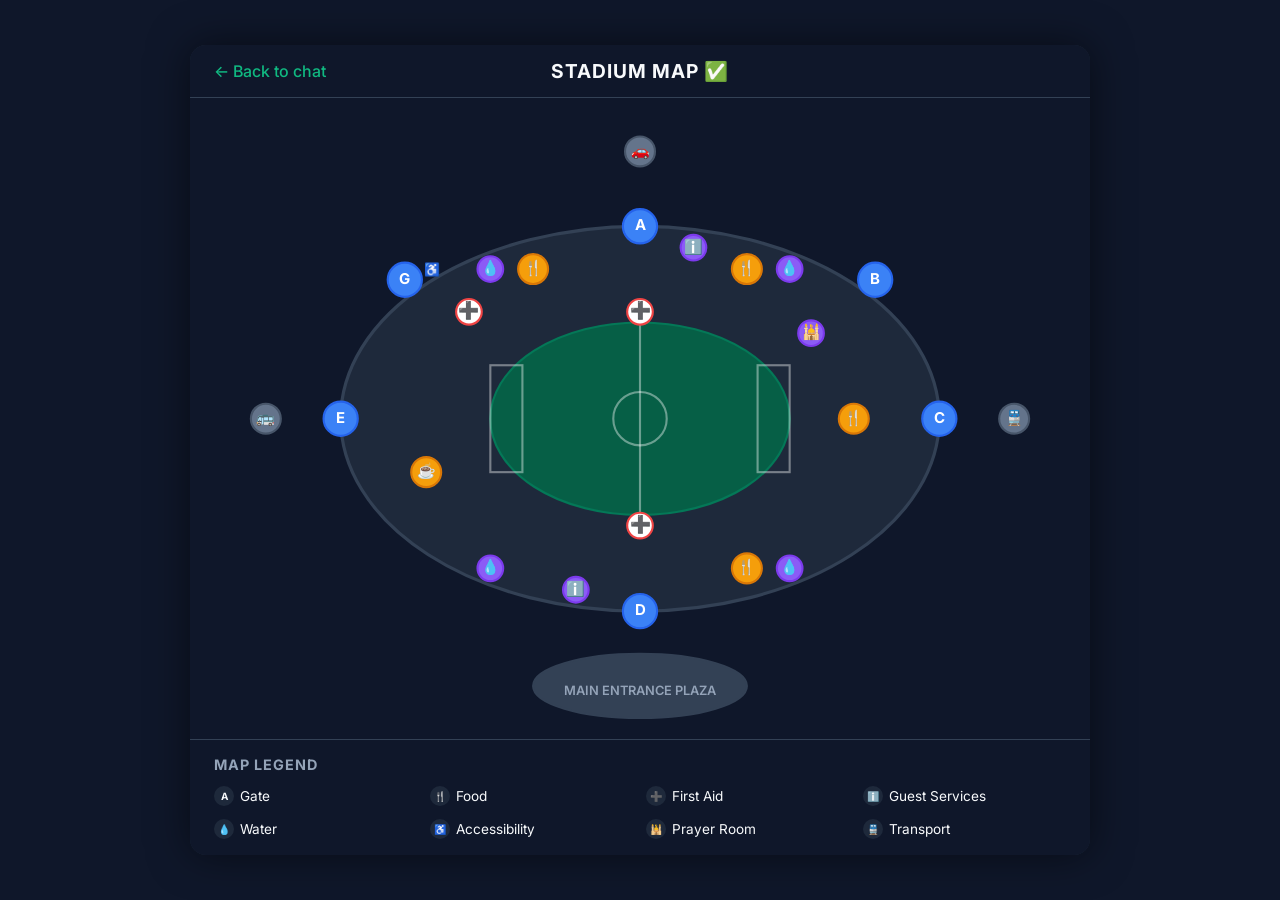
==== map.html @ e83be79b "Add Vercel serverless proxy, cleanup for deployment" ====
<!DOCTYPE html>
<html lang="en">
<head>
    <meta charset="UTF-8">
    <meta name="viewport" content="width=device-width, initial-scale=1.0">
    <title>Stadium Map - StadiumMate</title>
    <link rel="stylesheet" href="map.css">
    <link href="https://fonts.googleapis.com/css2?family=Inter:wght@300;400;500;600;700;800&display=swap" rel="stylesheet">
</head>
<body>
    <div class="map-container">
        <header>
            <a href="index.html" class="back-link">← Back to chat</a>
            <h1>STADIUM MAP ✅</h1>
        </header>

        <main class="map-area">
            <svg id="stadiumMap" viewBox="0 0 800 600" xmlns="http://www.w3.org/2000/svg">
                <!-- Defs for filters and markers -->
                <defs>
                    <marker id="arrowhead" markerWidth="10" markerHeight="7" refX="9" refY="3.5" orient="auto">
                        <polygon points="0 0, 10 3.5, 0 7" fill="var(--accent-green)" />
                    </marker>
                </defs>

                <!-- Background Elements -->
                <rect width="100%" height="100%" fill="transparent"/>
                
                <!-- Main Entrance Plaza Area -->
                <g id="plaza" class="marker" data-name="Main Entrance Plaza" transform="translate(400, 550)">
                    <ellipse cx="0" cy="0" rx="100" ry="30" class="plaza-area" />
                    <text x="0" y="5" class="plaza-text">MAIN ENTRANCE PLAZA</text>
                </g>

                <!-- Concourse -->
                <ellipse cx="400" cy="300" rx="280" ry="180" class="concourse" />
                
                <!-- Pitch -->
                <ellipse cx="400" cy="300" rx="140" ry="90" class="pitch" />
                <!-- Pitch Markings -->
                <line x1="400" y1="210" x2="400" y2="390" class="pitch-line" />
                <circle cx="400" cy="300" r="25" class="pitch-line" fill="none" />
                <rect x="260" y="250" width="30" height="100" class="pitch-line" fill="none" />
                <rect x="510" y="250" width="30" height="100" class="pitch-line" fill="none" />

                <!-- Route Path -->
                <path id="routeLine" class="route-line" d="" marker-end="url(#arrowhead)"/>

                <!-- Map Markers Group -->
                <g id="markersLayer">
                    <!-- Gates -->
                    <g id="gate-a" class="marker" data-name="Gate A" transform="translate(400, 120)">
                        <circle r="16" class="gate-bg" />
                        <text class="icon">A</text>
                    </g>
                    <g id="gate-b" class="marker" data-name="Gate B" transform="translate(620, 170)">
                        <circle r="16" class="gate-bg" />
                        <text class="icon">B</text>
                    </g>
                    <g id="gate-c" class="marker" data-name="Gate C" transform="translate(680, 300)">
                        <circle r="16" class="gate-bg" />
                        <text class="icon">C</text>
                    </g>
                    <g id="gate-d" class="marker" data-name="Gate D" transform="translate(400, 480)">
                        <circle r="16" class="gate-bg" />
                        <text class="icon">D</text>
                    </g>
                    <g id="gate-e" class="marker" data-name="Gate E" transform="translate(120, 300)">
                        <circle r="16" class="gate-bg" />
                        <text class="icon">E</text>
                    </g>
                    <g id="gate-g" class="marker" data-name="Gate G" transform="translate(180, 170)">
                        <circle r="16" class="gate-bg" />
                        <text class="icon">G</text>
                        <text x="18" y="-5" class="wheelchair">♿</text>
                    </g>

                    <!-- Outside Bowl -->
                    <g id="rail-station" class="marker" data-name="Rail Station" transform="translate(750, 300)">
                        <circle r="14" class="outside-bg" />
                        <text class="icon">🚆</text>
                    </g>
                    <g id="bus-plaza" class="marker" data-name="Bus Plaza" transform="translate(50, 300)">
                        <circle r="14" class="outside-bg" />
                        <text class="icon">🚌</text>
                    </g>
                    <g id="rideshare-zone" class="marker" data-name="Lot K (Rideshare)" transform="translate(400, 50)">
                        <circle r="14" class="outside-bg" />
                        <text class="icon">🚗</text>
                    </g>

                    <!-- Food Courts -->
                    <g id="food-world" class="marker" data-name="Food World" transform="translate(300, 160)">
                        <circle r="14" class="food-bg" />
                        <text class="icon">🍴</text>
                    </g>
                    <g id="food-latin" class="marker" data-name="Food Latin" transform="translate(500, 160)">
                        <circle r="14" class="food-bg" />
                        <text class="icon">🍴</text>
                    </g>
                    <g id="food-global" class="marker" data-name="Food Global" transform="translate(600, 300)">
                        <circle r="14" class="food-bg" />
                        <text class="icon">🍴</text>
                    </g>
                    <g id="food-pizza" class="marker" data-name="Food Pizza" transform="translate(500, 440)">
                        <circle r="14" class="food-bg" />
                        <text class="icon">🍴</text>
                    </g>
                    <g id="food-cafe" class="marker" data-name="Cafe" transform="translate(200, 350)">
                        <circle r="14" class="food-bg" />
                        <text class="icon">☕</text>
                    </g>

                    <!-- First Aid -->
                    <g id="first-aid-north" class="marker" data-name="First Aid" transform="translate(400, 200)">
                        <circle r="12" class="medical-bg" />
                        <text class="icon red-cross">➕</text>
                    </g>
                    <g id="first-aid-south" class="marker" data-name="First Aid" transform="translate(400, 400)">
                        <circle r="12" class="medical-bg" />
                        <text class="icon red-cross">➕</text>
                    </g>
                    <g id="first-aid-upper" class="marker" data-name="First Aid" transform="translate(240, 200)">
                        <circle r="12" class="medical-bg" />
                        <text class="icon red-cross">➕</text>
                    </g>

                    <!-- Facilities -->
                    <g id="prayer-room" class="marker" data-name="Prayer Room" transform="translate(560, 220)">
                        <circle r="12" class="facility-bg" />
                        <text class="icon">🕌</text>
                    </g>
                    
                    <g id="guest-services" class="marker" data-name="Guest Services" transform="translate(340, 460)">
                        <circle r="12" class="facility-bg" />
                        <text class="icon">ℹ️</text>
                    </g>
                    
                    <g id="guest-services-a" class="marker" data-name="Guest Services" transform="translate(450, 140)">
                        <circle r="12" class="facility-bg" />
                        <text class="icon">ℹ️</text>
                    </g>

                    <!-- Water Fountains -->
                    <g id="water-1" class="marker" data-name="Water Fountain" transform="translate(260, 160)">
                        <circle r="12" class="facility-bg" />
                        <text class="icon droplet">💧</text>
                    </g>
                    <g id="water-2" class="marker" data-name="Water Fountain" transform="translate(540, 160)">
                        <circle r="12" class="facility-bg" />
                        <text class="icon droplet">💧</text>
                    </g>
                    <g id="water-3" class="marker" data-name="Water Fountain" transform="translate(260, 440)">
                        <circle r="12" class="facility-bg" />
                        <text class="icon droplet">💧</text>
                    </g>
                    <g id="water-4" class="marker" data-name="Water Fountain" transform="translate(540, 440)">
                        <circle r="12" class="facility-bg" />
                        <text class="icon droplet">💧</text>
                    </g>
                </g>

                <!-- Origin Indicator -->
                <g id="originMarker" class="origin-marker" style="display: none;">
                    <circle r="10" class="origin-dot" />
                    <circle r="10" class="origin-pulse" />
                    <rect x="-45" y="-35" width="90" height="22" rx="4" class="tooltip-bg" />
                    <text x="0" y="-20" class="tooltip-text" style="font-size: 11px;">You are here</text>
                </g>

                <!-- Dynamic Tooltip Anchor -->
                <g id="tooltipGroup" style="display: none; transition: transform 0.3s ease;">
                    <rect x="-60" y="-45" width="120" height="26" rx="4" class="tooltip-bg" />
                    <text x="0" y="-28" class="tooltip-text">📍 You're heading here</text>
                    <polygon points="-5,-19 5,-19 0,-14" class="tooltip-arrow" />
                </g>
            </svg>
        </main>

        <aside class="legend">
            <h3>Map Legend</h3>
            <div class="legend-grid">
                <div class="legend-item"><span class="legend-icon">A</span> Gate</div>
                <div class="legend-item"><span class="legend-icon">🍴</span> Food</div>
                <div class="legend-item"><span class="legend-icon">➕</span> First Aid</div>
                <div class="legend-item"><span class="legend-icon">ℹ️</span> Guest Services</div>
                <div class="legend-item"><span class="legend-icon">💧</span> Water</div>
                <div class="legend-item"><span class="legend-icon">♿</span> Accessibility</div>
                <div class="legend-item"><span class="legend-icon">🕌</span> Prayer Room</div>
                <div class="legend-item"><span class="legend-icon">🚆</span> Transport</div>
            </div>
        </aside>
    </div>
    <script src="map.js"></script>
    <div id="hoverTooltip" class="hover-tooltip"></div>
</body>
</html>
---- map.css ----
:root {
    --bg-dark: #0f172a;
    --bg-panel: #1e293b;
    --accent-green: #10b981;
    --accent-green-hover: #059669;
    --text-primary: #f8fafc;
    --text-secondary: #94a3b8;
    --border-color: #334155;

    --pitch-green: #065f46;
    --concourse-bg: #1e293b;
    --plaza-bg: #334155;
}

* {
    box-sizing: border-box;
    margin: 0;
    padding: 0;
}

body {
    font-family: 'Inter', sans-serif;
    background-color: var(--bg-dark);
    color: var(--text-primary);
    height: 100vh;
    display: flex;
    justify-content: center;
    align-items: center;
}

.map-container {
    width: 100%;
    max-width: 900px;
    height: 100vh;
    display: flex;
    flex-direction: column;
    background-color: var(--bg-panel);
}

@media (min-width: 900px) {
    .map-container {
        height: 90vh;
        border-radius: 16px;
        overflow: hidden;
        box-shadow: 0 0 40px rgba(0, 0, 0, 0.5);
    }
}

header {
    display: flex;
    align-items: center;
    padding: 1rem 1.5rem;
    background-color: var(--bg-dark);
    border-bottom: 1px solid var(--border-color);
}

.back-link {
    color: var(--accent-green);
    text-decoration: none;
    font-weight: 500;
    margin-right: auto;
}

.back-link:hover {
    color: var(--accent-green-hover);
}

header h1 {
    font-size: 1.2rem;
    font-weight: 700;
    letter-spacing: 1px;
    position: absolute;
    left: 50%;
    transform: translateX(-50%);
}

.map-area {
    flex: 1;
    position: relative;
    overflow: hidden;
    display: flex;
    justify-content: center;
    align-items: center;
    background-color: var(--bg-dark);
}

svg {
    width: 100%;
    height: 100%;
    max-height: 100%;
}

/* SVG Styles */
.plaza-area {
    fill: var(--plaza-bg);
    stroke: var(--border-color);
    stroke-width: 2;
}

.plaza-text {
    fill: var(--text-secondary);
    font-size: 12px;
    font-weight: 600;
    text-anchor: middle;
    dominant-baseline: middle;
}

.concourse {
    fill: var(--concourse-bg);
    stroke: var(--border-color);
    stroke-width: 3;
}

.pitch {
    fill: var(--pitch-green);
    stroke: #047857;
    stroke-width: 2;
}

.pitch-line {
    stroke: rgba(255, 255, 255, 0.4);
    stroke-width: 2;
}

/* Markers */
.marker {
    cursor: pointer;
}

.marker:hover .gate-bg,
.marker:hover .food-bg,
.marker:hover .medical-bg,
.marker:hover .facility-bg,
.marker:hover .outside-bg {
    filter: brightness(1.35);
    stroke: var(--accent-green);
}

.marker text {
    font-family: 'Inter', sans-serif;
}

.icon {
    font-size: 14px;
    text-anchor: middle;
    dominant-baseline: middle;
    fill: #fff;
    font-weight: 700;
}

.gate-bg {
    fill: #3b82f6;
    stroke: #2563eb;
    stroke-width: 2;
}

.food-bg {
    fill: #f59e0b;
    stroke: #d97706;
    stroke-width: 2;
}

.medical-bg {
    fill: #fff;
    stroke: #ef4444;
    stroke-width: 2;
}

.facility-bg {
    fill: #8b5cf6;
    stroke: #7c3aed;
    stroke-width: 2;
}

.outside-bg {
    fill: #64748b;
    stroke: #475569;
    stroke-width: 2;
}

.red-cross {
    fill: #ef4444;
    font-size: 16px;
    font-weight: 900;
}

.droplet {
    fill: #3b82f6;
    font-size: 14px;
}

.wheelchair {
    font-size: 12px;
    fill: #3b82f6;
}

/* Route Animation */
.route-line {
    fill: none;
    stroke: var(--accent-green);
    stroke-width: 4;
    stroke-dasharray: 10 10;
    animation: dash 1s linear infinite;
    opacity: 0.8;
}

@keyframes dash {
    from {
        stroke-dashoffset: 20;
    }

    to {
        stroke-dashoffset: 0;
    }
}

/* Highlight Animation */
.marker.highlight {
    animation: pulseMarker 1.5s infinite;
}

.marker.highlight .gate-bg,
.marker.highlight .food-bg,
.marker.highlight .medical-bg,
.marker.highlight .facility-bg,
.marker.highlight .outside-bg {
    stroke: var(--accent-green);
    stroke-width: 4;
}

@keyframes pulseMarker {
    0% {
        filter: drop-shadow(0 0 0px var(--accent-green));
    }

    50% {
        filter: drop-shadow(0 0 10px var(--accent-green));
        stroke-width: 6;
        stroke: var(--accent-green);
    }

    100% {
        filter: drop-shadow(0 0 0px var(--accent-green));
    }
}

/* Tooltip */
#tooltipGroup,
#tooltipGroup * {
    pointer-events: none;
}

.tooltip-bg {
    fill: var(--accent-green);
}

.tooltip-text {
    fill: var(--bg-dark);
    font-size: 11px;
    font-weight: 700;
    text-anchor: middle;
}

.tooltip-arrow {
    fill: var(--accent-green);
}

/* Legend */
.legend {
    background-color: var(--bg-dark);
    padding: 1rem 1.5rem;
    border-top: 1px solid var(--border-color);
}

.legend h3 {
    font-size: 0.9rem;
    color: var(--text-secondary);
    margin-bottom: 0.8rem;
    text-transform: uppercase;
    letter-spacing: 1px;
}

.legend-grid {
    display: grid;
    grid-template-columns: repeat(4, 1fr);
    gap: 0.8rem;
}

@media (max-width: 600px) {
    .legend-grid {
        grid-template-columns: repeat(2, 1fr);
    }
}

.legend-item {
    display: flex;
    align-items: center;
    gap: 6px;
    font-size: 0.85rem;
    color: var(--text-primary);
}

.legend-icon {
    display: inline-flex;
    justify-content: center;
    align-items: center;
    width: 20px;
    height: 20px;
    background-color: var(--bg-panel);
    border-radius: 50%;
    font-size: 10px;
    font-weight: bold;
}

/* Hover HTML Tooltip */
.hover-tooltip {
    position: fixed;
    top: 0;
    left: 0;
    pointer-events: none;
    opacity: 0;
    background-color: var(--accent-green);
    color: var(--bg-dark);
    padding: 0.3rem 0.6rem;
    border-radius: 4px;
    font-size: 11px;
    font-weight: 700;
    z-index: 1000;
    transition: opacity 0.2s ease-in-out;
    white-space: nowrap;
    box-shadow: 0 4px 6px rgba(0, 0, 0, 0.3);
}

.hover-tooltip.visible {
    opacity: 1;
}

/* Origin Marker Styles */
.origin-dot {
    fill: #3b82f6; /* Distinct blue */
    stroke: #ffffff;
    stroke-width: 2;
}

.origin-pulse {
    fill: none;
    stroke: #3b82f6;
    stroke-width: 2;
    animation: originPulse 2s infinite ease-out;
}

@keyframes originPulse {
    0% {
        r: 10;
        opacity: 1;
    }
    100% {
        r: 25;
        opacity: 0;
    }
}
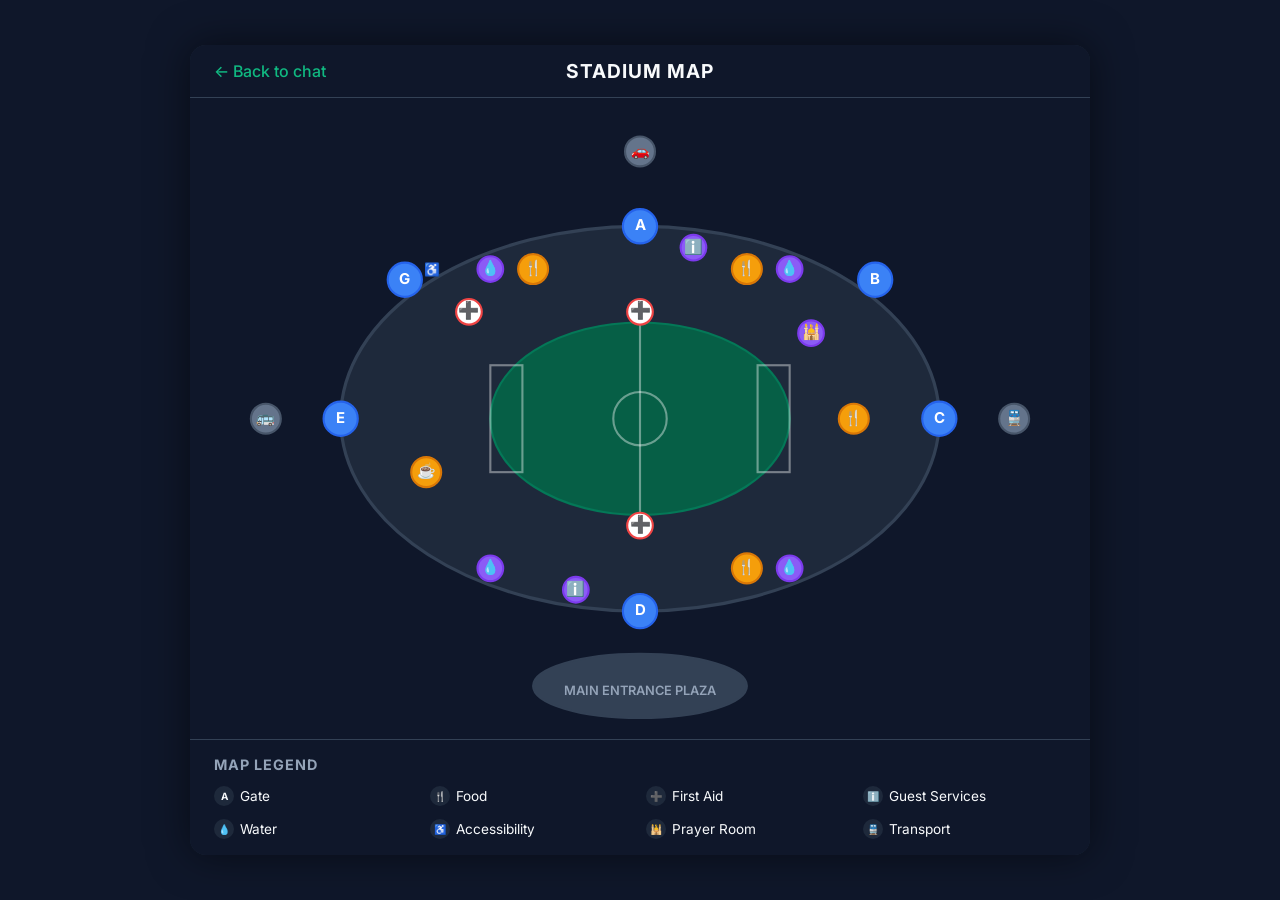
==== commit 9b05ec70: "Remove debug checkmark, fix mobile header overlap on map page" ====
--- a/map.html
+++ b/map.html
@@ -1,17 +1,20 @@
 <!DOCTYPE html>
 <html lang="en">
+
 <head>
     <meta charset="UTF-8">
     <meta name="viewport" content="width=device-width, initial-scale=1.0">
     <title>Stadium Map - StadiumMate</title>
     <link rel="stylesheet" href="map.css">
-    <link href="https://fonts.googleapis.com/css2?family=Inter:wght@300;400;500;600;700;800&display=swap" rel="stylesheet">
+    <link href="https://fonts.googleapis.com/css2?family=Inter:wght@300;400;500;600;700;800&display=swap"
+        rel="stylesheet">
 </head>
+
 <body>
     <div class="map-container">
         <header>
-            <a href="index.html" class="back-link">← Back to chat</a>
-            <h1>STADIUM MAP ✅</h1>
+            <a href="index.html" class="back-link">← <span class="back-text">Back to chat</span></a>
+            <h1>STADIUM MAP </h1>
         </header>
 
         <main class="map-area">
@@ -24,8 +27,8 @@
                 </defs>
 
                 <!-- Background Elements -->
-                <rect width="100%" height="100%" fill="transparent"/>
-                
+                <rect width="100%" height="100%" fill="transparent" />
+
                 <!-- Main Entrance Plaza Area -->
                 <g id="plaza" class="marker" data-name="Main Entrance Plaza" transform="translate(400, 550)">
                     <ellipse cx="0" cy="0" rx="100" ry="30" class="plaza-area" />
@@ -34,7 +37,7 @@
 
                 <!-- Concourse -->
                 <ellipse cx="400" cy="300" rx="280" ry="180" class="concourse" />
-                
+
                 <!-- Pitch -->
                 <ellipse cx="400" cy="300" rx="140" ry="90" class="pitch" />
                 <!-- Pitch Markings -->
@@ -44,7 +47,7 @@
                 <rect x="510" y="250" width="30" height="100" class="pitch-line" fill="none" />
 
                 <!-- Route Path -->
-                <path id="routeLine" class="route-line" d="" marker-end="url(#arrowhead)"/>
+                <path id="routeLine" class="route-line" d="" marker-end="url(#arrowhead)" />
 
                 <!-- Map Markers Group -->
                 <g id="markersLayer">
@@ -130,12 +133,12 @@
                         <circle r="12" class="facility-bg" />
                         <text class="icon">🕌</text>
                     </g>
-                    
+
                     <g id="guest-services" class="marker" data-name="Guest Services" transform="translate(340, 460)">
                         <circle r="12" class="facility-bg" />
                         <text class="icon">ℹ️</text>
                     </g>
-                    
+
                     <g id="guest-services-a" class="marker" data-name="Guest Services" transform="translate(450, 140)">
                         <circle r="12" class="facility-bg" />
                         <text class="icon">ℹ️</text>
@@ -194,4 +197,5 @@
     <script src="map.js"></script>
     <div id="hoverTooltip" class="hover-tooltip"></div>
 </body>
-</html>
+
+</html>
--- a/map.css
+++ b/map.css
@@ -337,7 +337,8 @@
 
 /* Origin Marker Styles */
 .origin-dot {
-    fill: #3b82f6; /* Distinct blue */
+    fill: #3b82f6;
+    /* Distinct blue */
     stroke: #ffffff;
     stroke-width: 2;
 }
@@ -354,8 +355,25 @@
         r: 10;
         opacity: 1;
     }
+
     100% {
         r: 25;
         opacity: 0;
     }
+}
+
+@media (max-width: 600px) {
+    header h1 {
+        font-size: 1rem;
+        letter-spacing: 0.5px;
+    }
+
+    .back-text {
+        display: none;
+    }
+
+    .back-link {
+        font-size: 1.3rem;
+        padding: 0 0.4rem;
+    }
 }
